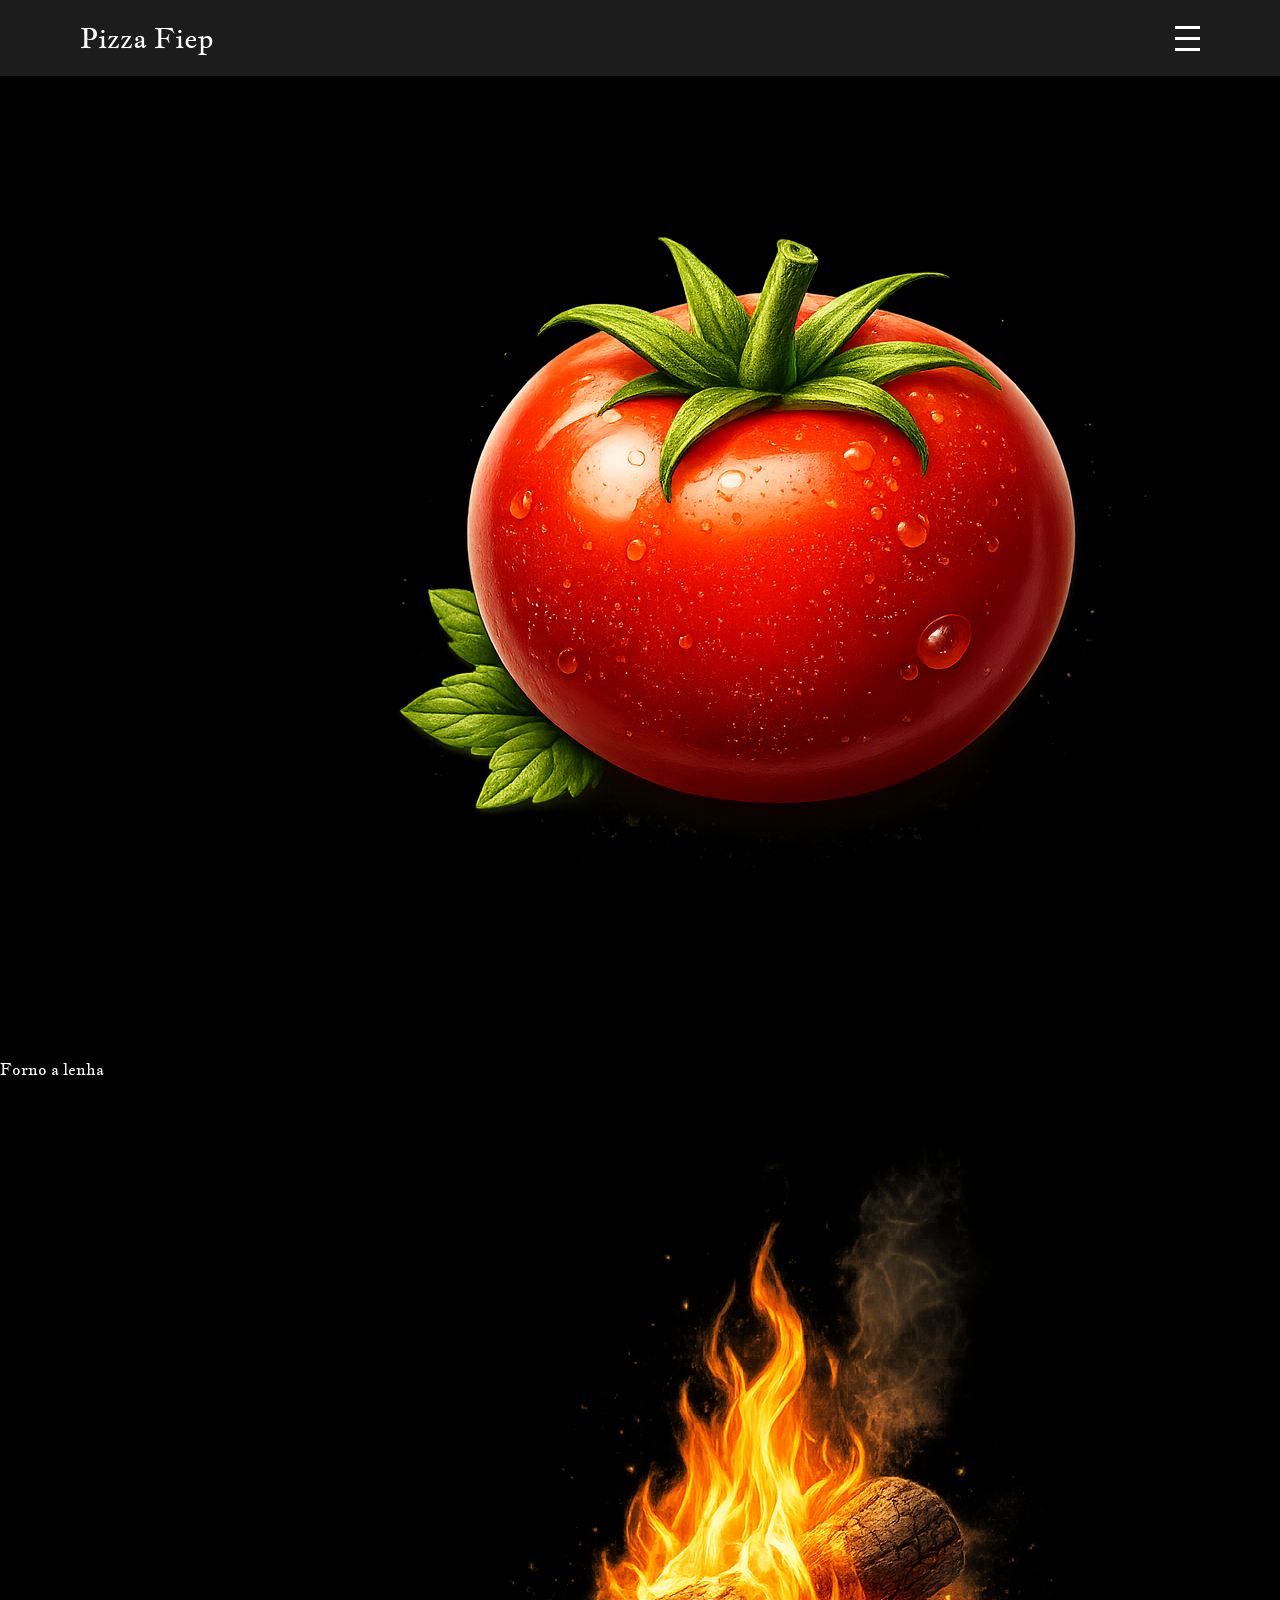
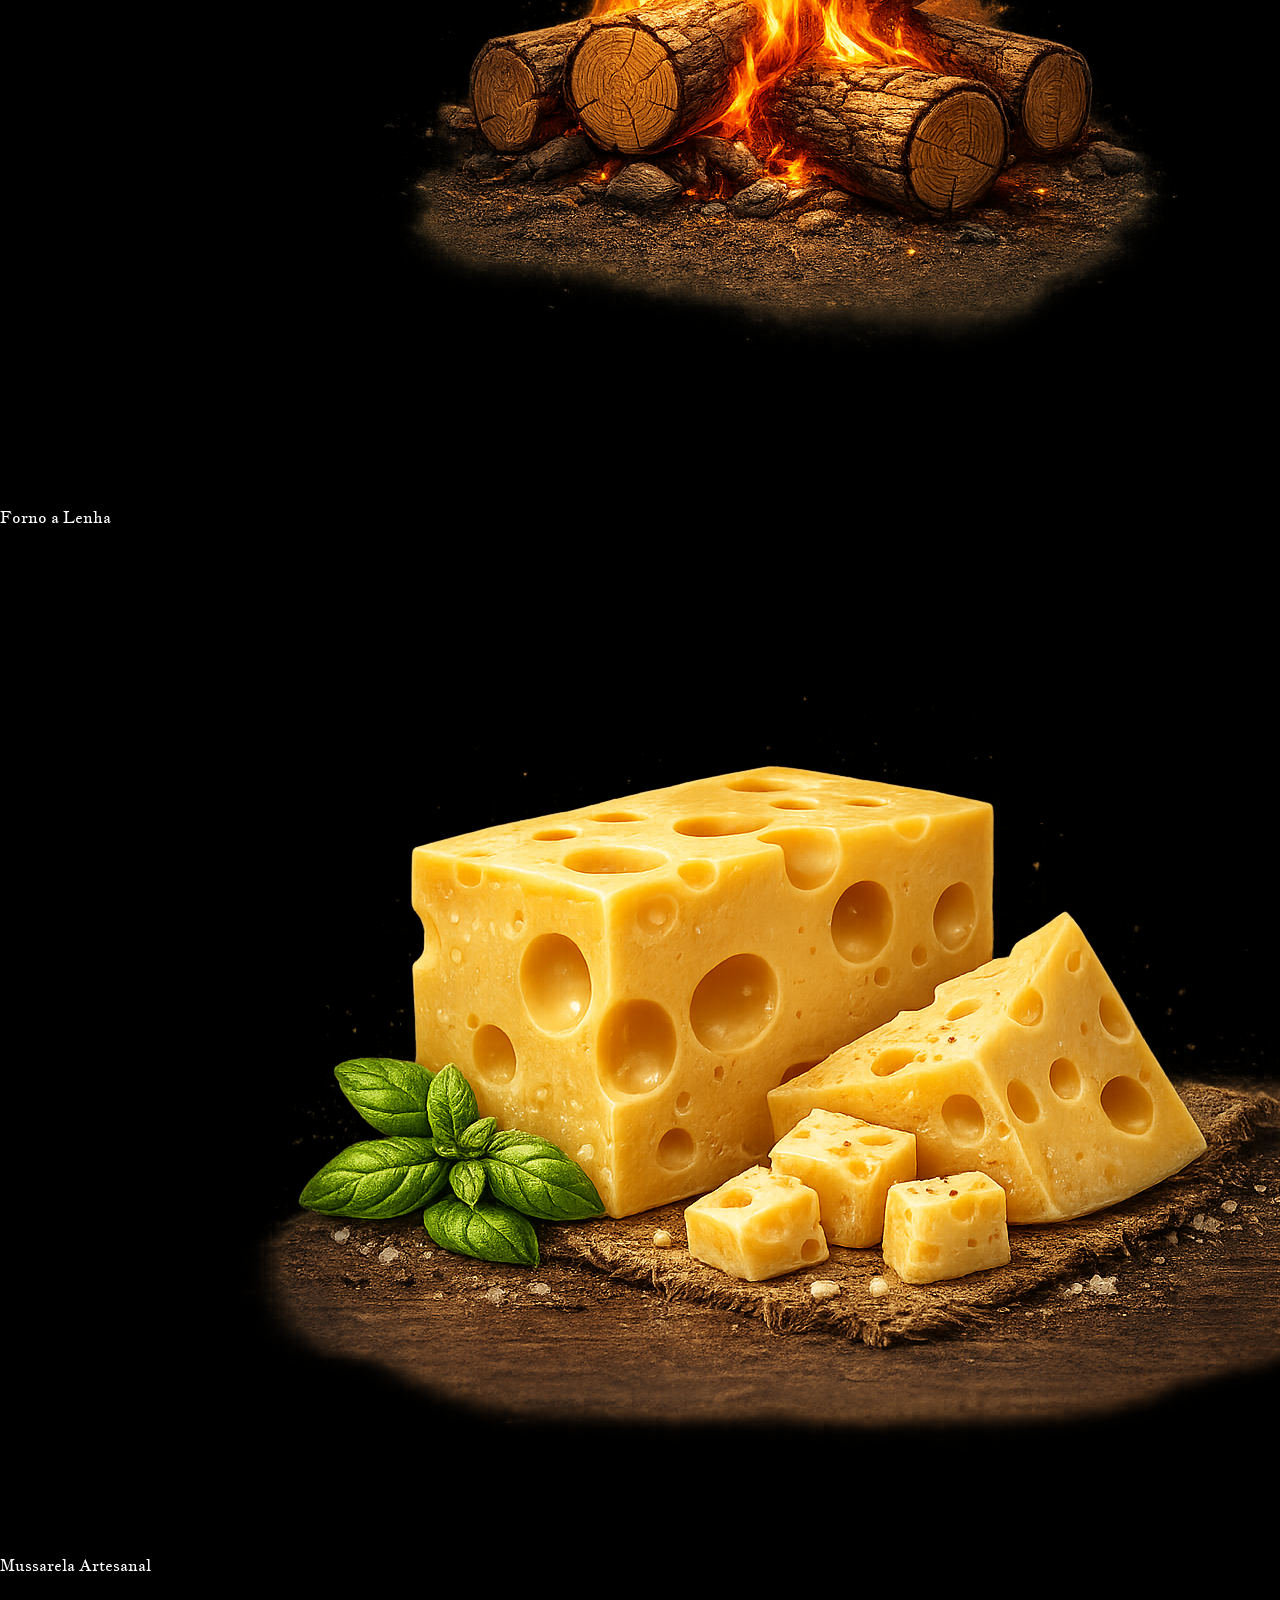
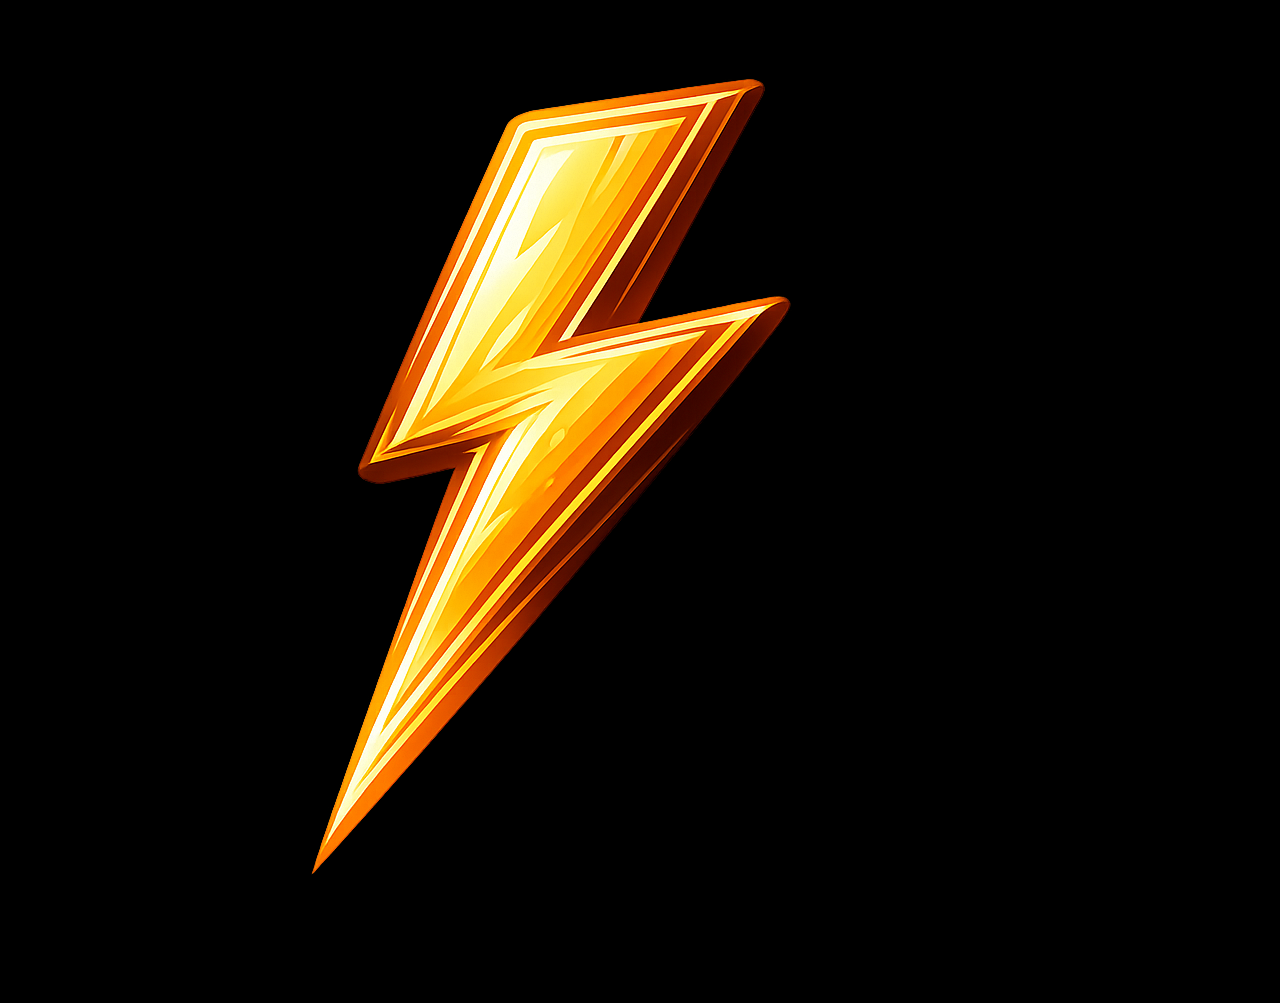
==== pizzaFiep---sala-09-main/index.html @ 19ffcd2e "Add files via upload" ====
<!DOCTYPE html>
<html lang="pt-br">
<head>
    <meta charset="UTF-8">
    <meta name="viewport" content="width=device-width, initial-scale=1.0">
    <title>PizzaFiep</title>
    <link rel ="stylesheet" href="./style.css">
</head>
<body>
    <header class="header">
        <h1 class="logo">Pizza Fiep</h1>

        <div class="menu-toggle" id="menu-toggle">
            <span></span>
            <span></span>
            <span></span>
             
        </div>

        <nav class="menu" id="menu">
            <a href="#">Home</a>
            <a href="#">Cardápio</a>
            <a href="#">Sobre</a>
            <a href="#">Contato</a>
        </nav>
    </header>
    <div class="overlay-menu" id="overlay"></div>
     <section class="diferenciais">
        <h2>Nossos diferenciais</h2>
        <div class="card">
        <img src="./tomate.png" alt="Fogueira">
        <p>Forno a lenha</p>
        </div>
        <div class="card">
            <img src="./fogo.png" alt="Fogueira">
            <p>Forno a Lenha</p>
        </div>
        <div class="card">
            <img src="./queijo.png" alt="queijo">
            <p>Mussarela Artesanal</p>
        </div>
        <div class="card">
            <img src="./relampago.png" alt="">
        </div>

     </section>
     <script src="script.js"></script>
    
</body>
</html>
---- pizzaFiep---sala-09-main/style.css ----
@import url('https://fonts.googleapis.com/css2?family=Jacques+Francois&display=swap');
*{
    margin: 0;
    padding: 0;
    box-sizing: border-box;
    font-family: Jacques Francois;
}

body{
    background: #000;
    color: #fff;
}
/* HEADER */
.header{
    position: absolute;
    width: 100%;
    top: 0;
    left: 0;
    background-color: #1c1c1c;

    display: flex;
    justify-content: space-between;
    align-items: center;
    padding: 20px 80px;
    z-index: 1000;
}

.logo{
    font-size: 28px;
    font-weight: 500;
}

/* Menu icon(moblie) */
.menu-toggle{
    display: flex;
    flex-direction: column;
    cursor: pointer;
    z-index: 1100 ;
}

.menu-toggle span{
    width: 25px;
    height: 3px;
    background: white;
    margin: 4px 0;
    transition: 0.3s;
}
/* menu */
.menu{
    position: fixed;
    top: 0;
    right: -100%;
    width: 70%;
    height: 100vh;
    background: #111;
    flex-direction: column;
    padding: 80px 40px;
    transition: 0.4s ease;
}

.menu a{
    margin: 15px 0;
    text-decoration: none;
    color: white;
    font-size: 18px;
}

.menu.active{
    right: 0;
}

/* overlay menu */
.overlay-menu{
    position: fixed;
    top: 0;
    left: 0;
    width: 100%;
    height: 100%;
    background: rgba(0, 0, 0,0.6);
    opacity: 0;
    visibility: hidden;
    transition: 0.3s;
    z-index: 900;
}

.overlay-menu.active{
    opacity: 1;
    visibility: visible;
}
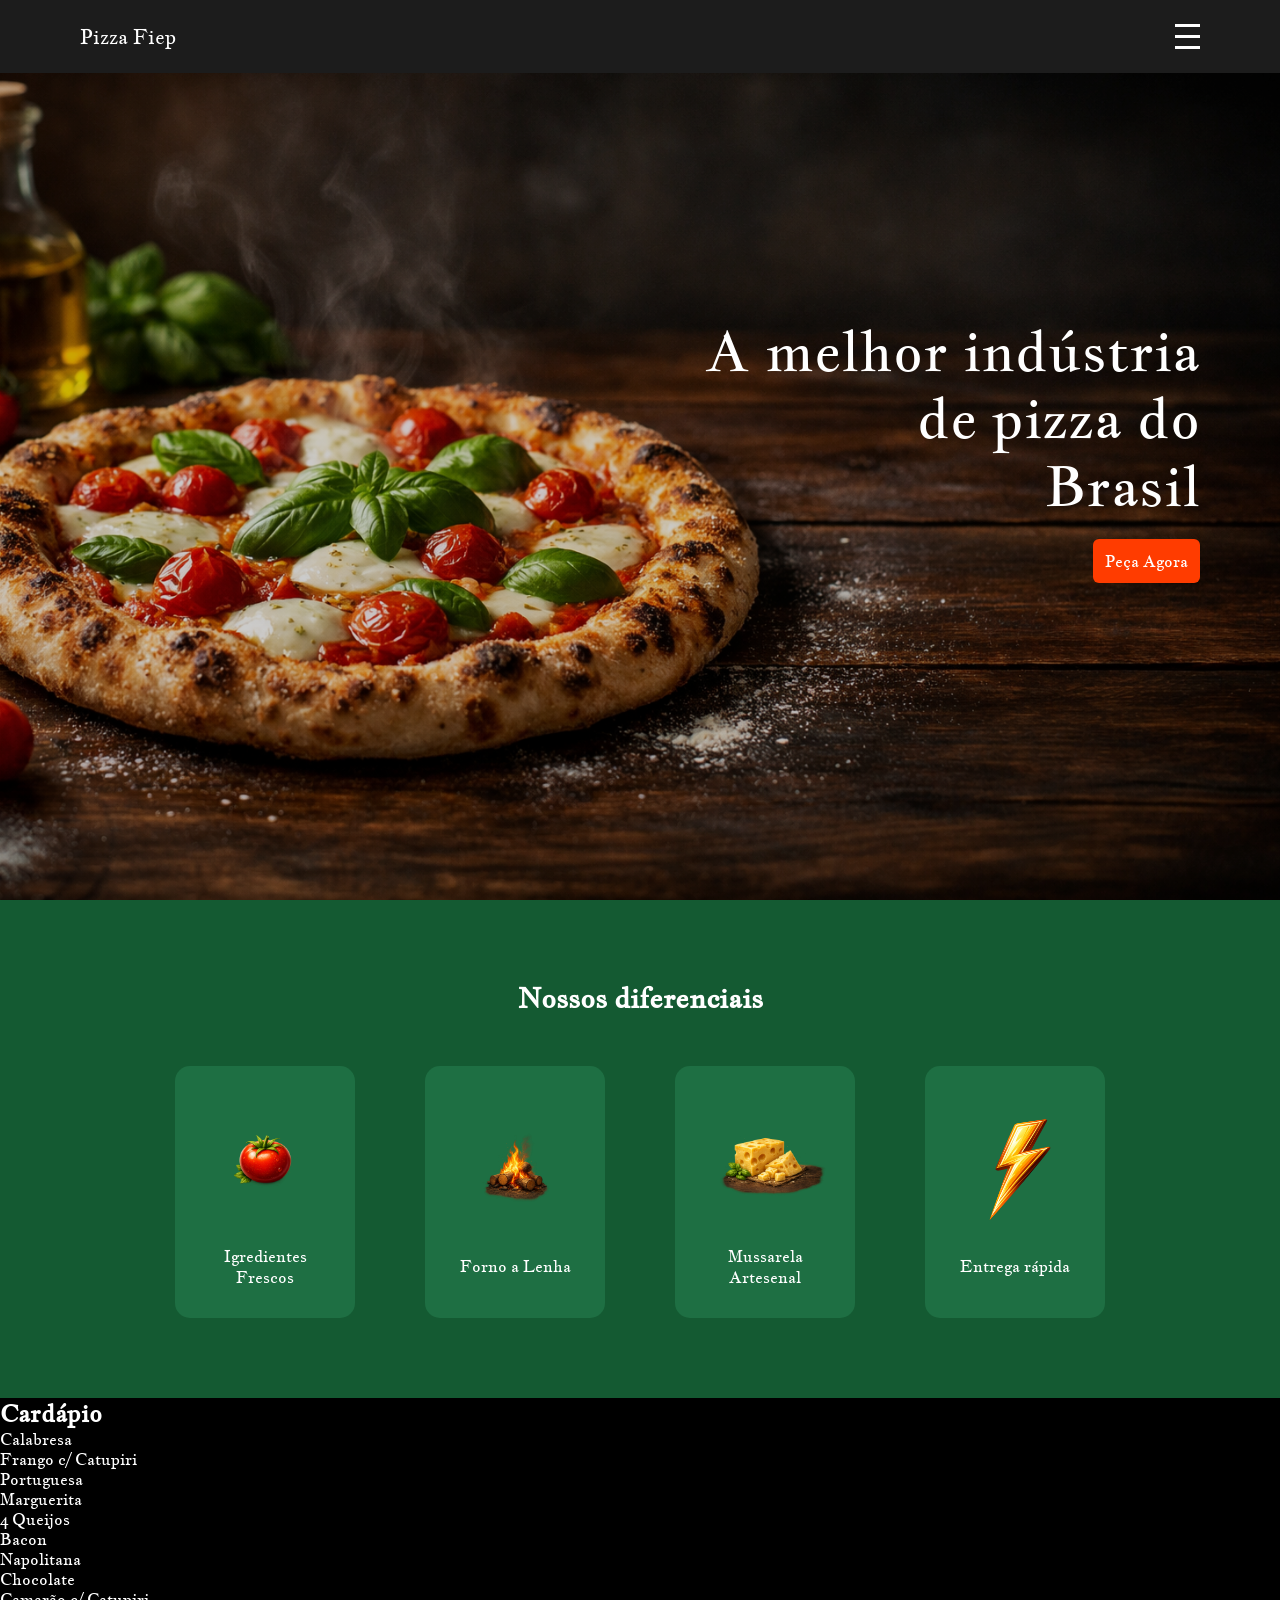
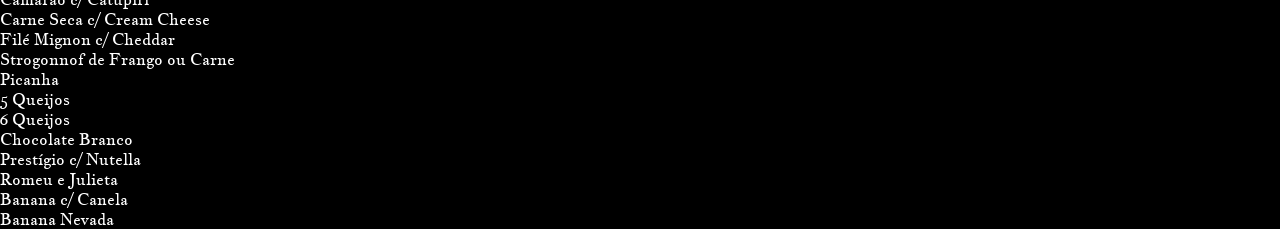
==== commit 074b74bb: "Add files via upload" ====
--- a/pizzaFiep---sala-09-main/index.html
+++ b/pizzaFiep---sala-09-main/index.html
@@ -1,10 +1,10 @@
 <!DOCTYPE html>
-<html lang="pt-br">
+<html lang="pt-BR">
 <head>
     <meta charset="UTF-8">
     <meta name="viewport" content="width=device-width, initial-scale=1.0">
     <title>PizzaFiep</title>
-    <link rel ="stylesheet" href="./style.css">
+    <link rel="stylesheet" href="./style.css">
 </head>
 <body>
     <header class="header">
@@ -14,7 +14,6 @@
             <span></span>
             <span></span>
             <span></span>
-             
         </div>
 
         <nav class="menu" id="menu">
@@ -25,26 +24,71 @@
         </nav>
     </header>
     <div class="overlay-menu" id="overlay"></div>
-     <section class="diferenciais">
+    <!-- HERO -->
+     <section class="hero">
+        <div class="overlay">
+            <div class="hero-text">
+                <h2>A melhor indústria<br>de pizza do<br> Brasil</h2>
+                <button>Peça Agora</button>
+            </div>
+        </div>
+     </section>
+
+    <section class="diferenciais">
         <h2>Nossos diferenciais</h2>
-        <div class="card">
-        <img src="./tomate.png" alt="Fogueira">
-        <p>Forno a lenha</p>
+        <div class="cards">
+            <div class="card">
+                <img src="./tomate.png" alt="tomate">
+                <p>Igredientes Frescos</p>
+            </div>
+            <div class="card">
+                <img src="./fogo.png" alt="Fogueira">
+                <p>Forno a Lenha</p>
+            </div>
+            <div class="card">
+                <img src="./queijo.png" alt="Queijo">
+                <p>Mussarela Artesenal</p>
+            </div>
+            <div class="card">
+                <img src="./relampago.png" alt="Raio">
+                <p>Entrega rápida</p>
+            </div>
+        </div> 
+    </section>
+    <section class="Cardápio">
+        <h2>Cardápio</h2>
+        <div class="lista">
+            <ul data-title=" Tradicional ">
+                <li>Calabresa</li>
+                <li>Frango c/ Catupiri</li>
+                <li>Portuguesa</li>
+                <li>Marguerita</li>
+                <li>4 Queijos</li>
+                <li>Bacon</li>
+                <li>Napolitana</li>
+                <li>Chocolate</li>
+            </ul>
+            <ul data-title=" Especiais ">
+                <li>Camarão c/ Catupiri</li>
+                <li>Carne Seca c/ Cream Cheese</li>
+                <li>Filé Mignon c/ Cheddar</li>
+                <li>Strogonnof de Frango ou Carne</li>
+                <li>Picanha</li>
+                <li>5 Queijos</li>
+                <li>6 Queijos</li>
+            </ul>
+            <ul data-title=" Doce ">
+                <li>Chocolate Branco</li>
+                <li>Prestígio c/ Nutella</li>
+                <li>Romeu e Julieta</li>
+                <li>Banana c/ Canela</li>
+                <li>Banana Nevada</li>
+            </ul>
         </div>
-        <div class="card">
-            <img src="./fogo.png" alt="Fogueira">
-            <p>Forno a Lenha</p>
-        </div>
-        <div class="card">
-            <img src="./queijo.png" alt="queijo">
-            <p>Mussarela Artesanal</p>
-        </div>
-        <div class="card">
-            <img src="./relampago.png" alt="">
-        </div>
+    </section>
+    
 
-     </section>
-     <script src="script.js"></script>
-    
+
+    <script src="script.js"></script>
 </body>
 </html>
--- a/pizzaFiep---sala-09-main/style.css
+++ b/pizzaFiep---sala-09-main/style.css
@@ -1,4 +1,5 @@
 @import url('https://fonts.googleapis.com/css2?family=Jacques+Francois&display=swap');
+
 *{
     margin: 0;
     padding: 0;
@@ -10,7 +11,8 @@
     background: #000;
     color: #fff;
 }
-/* HEADER */
+
+/* ************************ HEADER ************************ */
 .header{
     position: absolute;
     width: 100%;
@@ -26,16 +28,16 @@
 }
 
 .logo{
-    font-size: 28px;
+    font-size: 20px;
     font-weight: 500;
 }
 
-/* Menu icon(moblie) */
+/* MENU ICON(mobile) */
 .menu-toggle{
     display: flex;
     flex-direction: column;
     cursor: pointer;
-    z-index: 1100 ;
+    z-index: 1100;
 }
 
 .menu-toggle span{
@@ -45,14 +47,16 @@
     margin: 4px 0;
     transition: 0.3s;
 }
-/* menu */
+
+/* Menu */
 .menu{
     position: fixed;
     top: 0;
-    right: -100%;
+    right: -100%; 
     width: 70%;
     height: 100vh;
-    background: #111;
+    background-color: #111;
+    display: flex;
     flex-direction: column;
     padding: 80px 40px;
     transition: 0.4s ease;
@@ -69,14 +73,13 @@
     right: 0;
 }
 
-/* overlay menu */
+/* Overlay */
 .overlay-menu{
     position: fixed;
     top: 0;
     left: 0;
     width: 100%;
-    height: 100%;
-    background: rgba(0, 0, 0,0.6);
+    background: rgba(0, 0, 0, 0.6);
     opacity: 0;
     visibility: hidden;
     transition: 0.3s;
@@ -86,4 +89,112 @@
 .overlay-menu.active{
     opacity: 1;
     visibility: visible;
+}
+
+/* ============ hero ============ */
+.hero{
+    height: 100vh;
+    background: url('./pizza-Fundo.png') center/cover no-repeat;
+}
+
+.overlay{
+    background: rgba(0, 0, 0, 0.2);
+    height: 100vh;
+
+    display: flex;
+    align-items: center;
+    justify-content: flex-end;
+    padding: 0 80px;
+}
+
+.hero-text h2{
+    font-size: 56px;
+    font-weight: 300;
+    line-height: 1.2;
+    margin-bottom: 20px;
+}
+
+.hero-text{
+    max-width: 500px;
+    text-align: right;
+}
+
+.hero-text button{
+    padding: 12px;
+    background: #ff3c00;
+    border: none;
+    color: white;
+    border-radius: 6px;
+    font-size: 16px;
+    cursor: pointer;
+    transition: 0.3;
+}
+
+.hero-text button:hover{
+    background: #87331a;
+}
+
+/* ====================== Diferenciais ====================== */
+.diferenciais{
+    background: #145a32;
+    padding: 80px 20px;
+    text-align: center;
+}
+
+.diferenciais h2{
+    margin-bottom: 50px;
+    font-size: 28px;
+}
+
+/* GRID */
+.cards{
+    display: flex;
+    justify-content: center;
+    gap: 30px;
+    flex-wrap: wrap;
+}
+
+.card{
+    background: #1e6f43;
+    padding: 30px 20px;
+    margin: 0 20px;
+    border-radius: 15px;
+    width: 180px;
+
+    display: flex;
+    flex-direction: column;
+    align-items: center;
+    justify-content: center;
+
+    transition: 0.3s;
+}
+
+.card:hover{
+    transform: translateY(-8px);
+}
+
+/* Imagem */
+.card img{
+    width: 130px;
+    height: 130px;
+    object-fit: contain;
+    margin-bottom: 20px; 
+}
+
+.card p{
+    font-size: 16px;
+    line-height: 1.3;
+}
+
+.cardapio{
+    background: #f4f4f4;
+    color: #000;
+    padding: 80px 20px;
+    text-align: center;
+}
+
+.cardapio h2{
+    font-size: 32px;
+    margin-bottom: 40px;
+    font-weight: 500;
 }
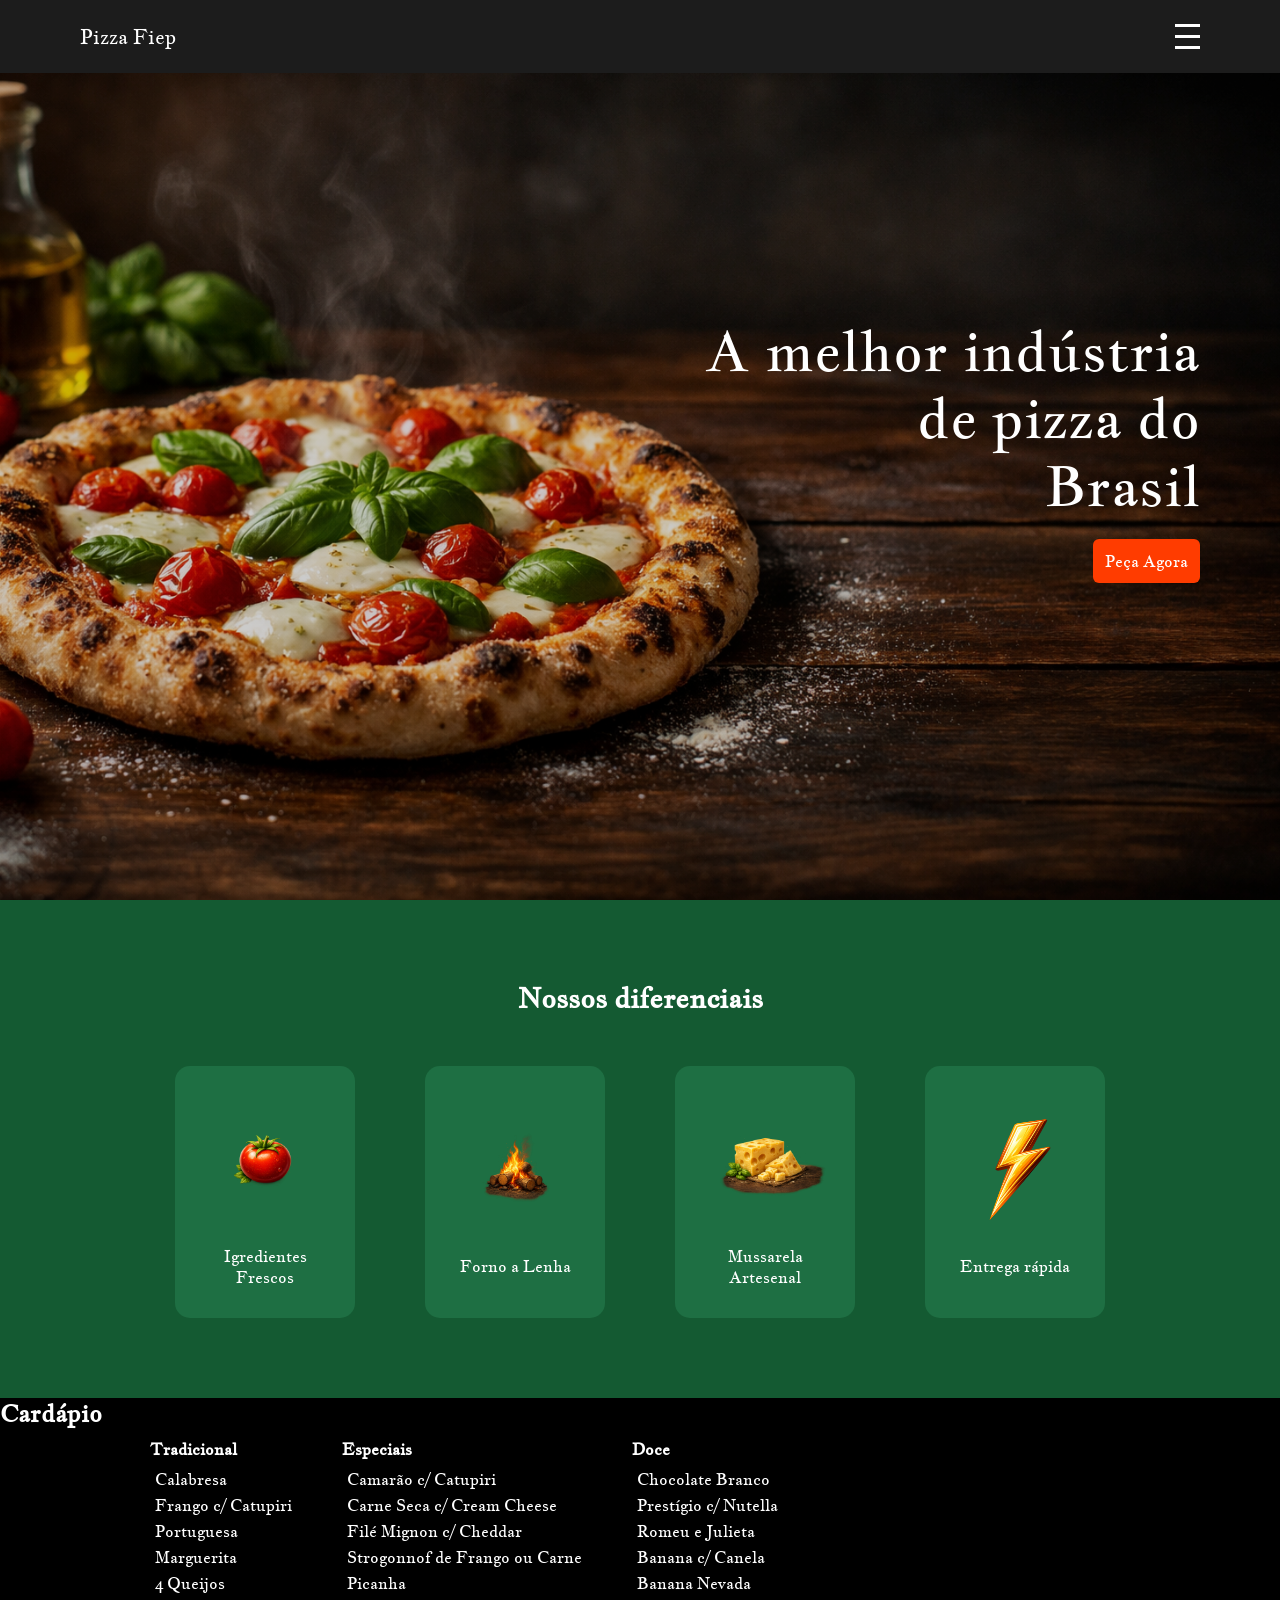
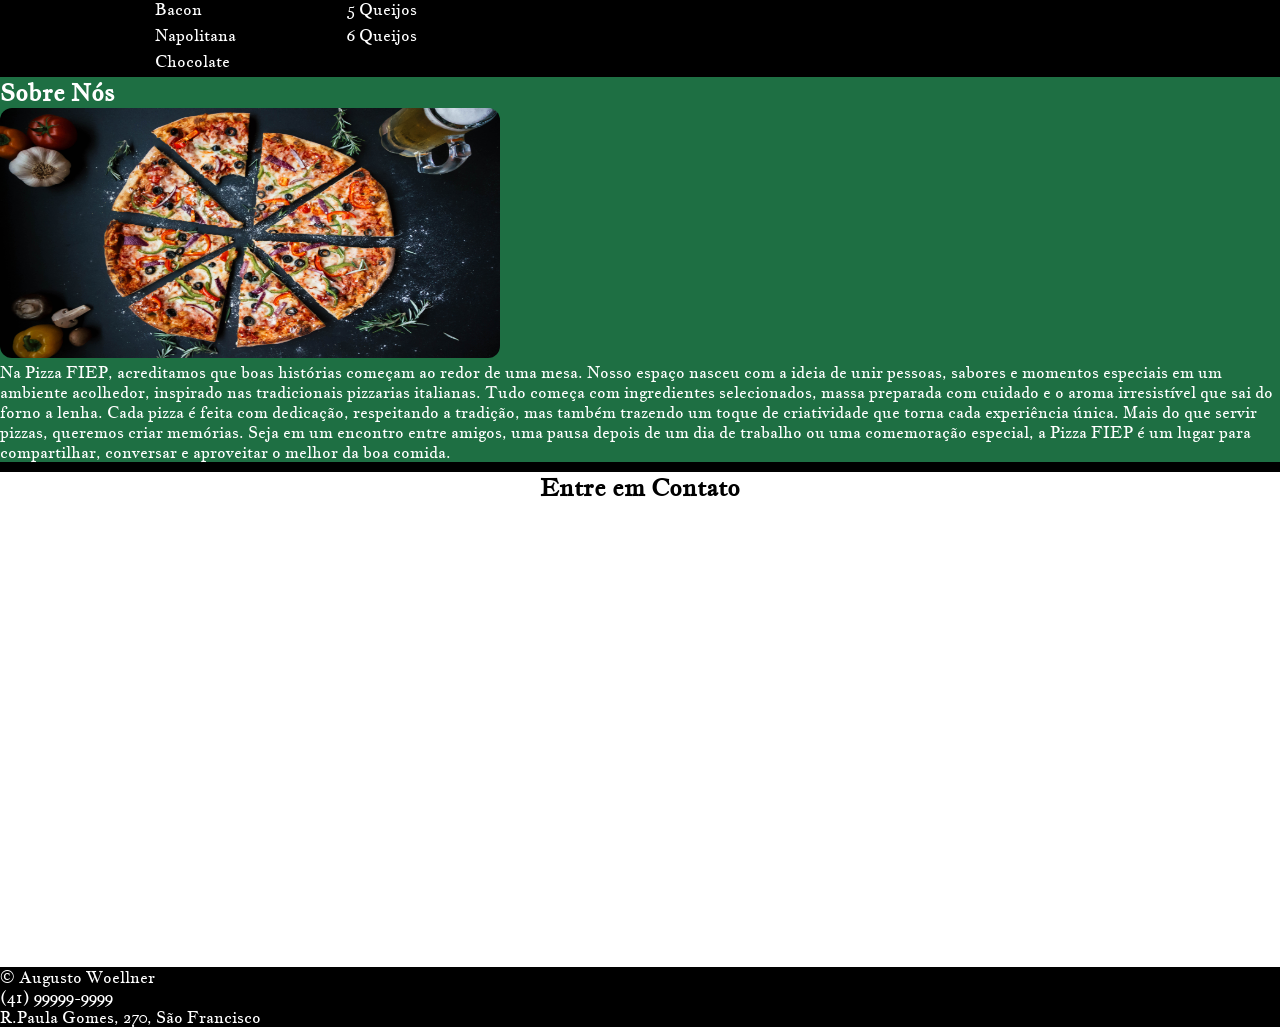
==== commit 3511a88b: "Add files via upload" ====
--- a/pizzaFiep---sala-09-main/index.html
+++ b/pizzaFiep---sala-09-main/index.html
@@ -86,9 +86,45 @@
             </ul>
         </div>
     </section>
-    
+
+    <section class="sobre">
+        <div class="conteudo">
+            <h2>Sobre Nós</h2>
+
+            <img src="pizza.png"alt="pizza">
+            <div class="texto">
+                <p>
+                Na Pizza FIEP, acreditamos que boas histórias começam ao redor de uma mesa. Nosso espaço nasceu com a ideia de unir pessoas, sabores e momentos especiais em um ambiente acolhedor, inspirado nas tradicionais pizzarias italianas.
+                Tudo começa com ingredientes selecionados, massa preparada com cuidado e o aroma irresistível que sai do forno a lenha. Cada pizza é feita com dedicação, respeitando a tradição, mas também trazendo um toque de criatividade que torna cada experiência única.
+                Mais do que servir pizzas, queremos criar memórias. Seja em um encontro entre amigos, uma pausa depois de um dia de trabalho ou uma comemoração especial, a Pizza FIEP é um lugar para compartilhar, conversar e aproveitar o melhor da boa comida.
+            </p>
+            </div>
+        </div>
+    </section>
+    <section class="contato">
+        <h2>Entre em Contato</h2>
+        <div>
+            <iframe src="https://www.google.com/maps/embed?pb=!1m18!1m12!1m3!1d3603.400773036006!2d-49.27483312392745!3d-25.424861432689738!2m3!1f0!2f0!3f0!3m2!1i1024!2i768!4f13.1!3m3!1m2!1s0x94dce411bd7d31bd%3A0xd55f5236caf94127!2sR.%20Paula%20Gomes%2C%20270%20-%20S%C3%A3o%20Francisco%2C%20Curitiba%20-%20PR%2C%2080510-070!5e0!3m2!1spt-BR!2sbr!4v1777905141932!5m2!1spt-BR!2sbr" width="600" height="450" style="border:0;" allowfullscreen="" loading="lazy" referrerpolicy="no-referrer-when-downgrade"></iframe>"
+        </div>
+        <div>
 
 
+        </div>
+
+    </section>
+
+    <footer>
+        <div>
+            <p>&copy; Augusto Woellner</p>
+        </div>
+        <div>
+            <p>(41) 99999-9999</p>
+            <p>R.Paula Gomes, 270, São Francisco</p>
+        </div>        
+    </footer>
     <script src="script.js"></script>
+    <script>
+         
+    </script>
 </body>
 </html>
--- a/pizzaFiep---sala-09-main/style.css
+++ b/pizzaFiep---sala-09-main/style.css
@@ -197,4 +197,59 @@
     font-size: 32px;
     margin-bottom: 40px;
     font-weight: 500;
+}
+
+.lista{
+    display: flex;
+    grid-template-columns: repeat(3,1fr);
+    gap: 40px;
+    max-width: 1000px;
+    margin: 0 auto;
+    text-align: left;
+}
+
+.lista ul{
+    list-style: none;
+}
+
+.lista ul::before{
+    content: attr(data-title);
+    display:block;
+    font-weight: bold;
+    margin: 10px;
+}
+
+.lista li{
+    margin: 6px 0;
+    font-weight: 15px;
+    position: relative;
+    padding-left: 15px;
+}
+
+.lista li::before{
+    content: "•";
+    position: absolute;
+    left: 0;
+    color: #000; 
+}
+
+.contato{
+    background-color: #fff;
+}
+.contato h2{
+    display: flex;
+    align-items: center;
+    justify-content: center;
+    margin: 10px;
+    color: #000;
+}
+
+.conteudo{
+    background-color: #1e6f43;
+}
+.conteudo img{
+    width: 500px;
+    height: 250px;
+    border-radius: 12px;
+    transition: 0.3s;
 }
